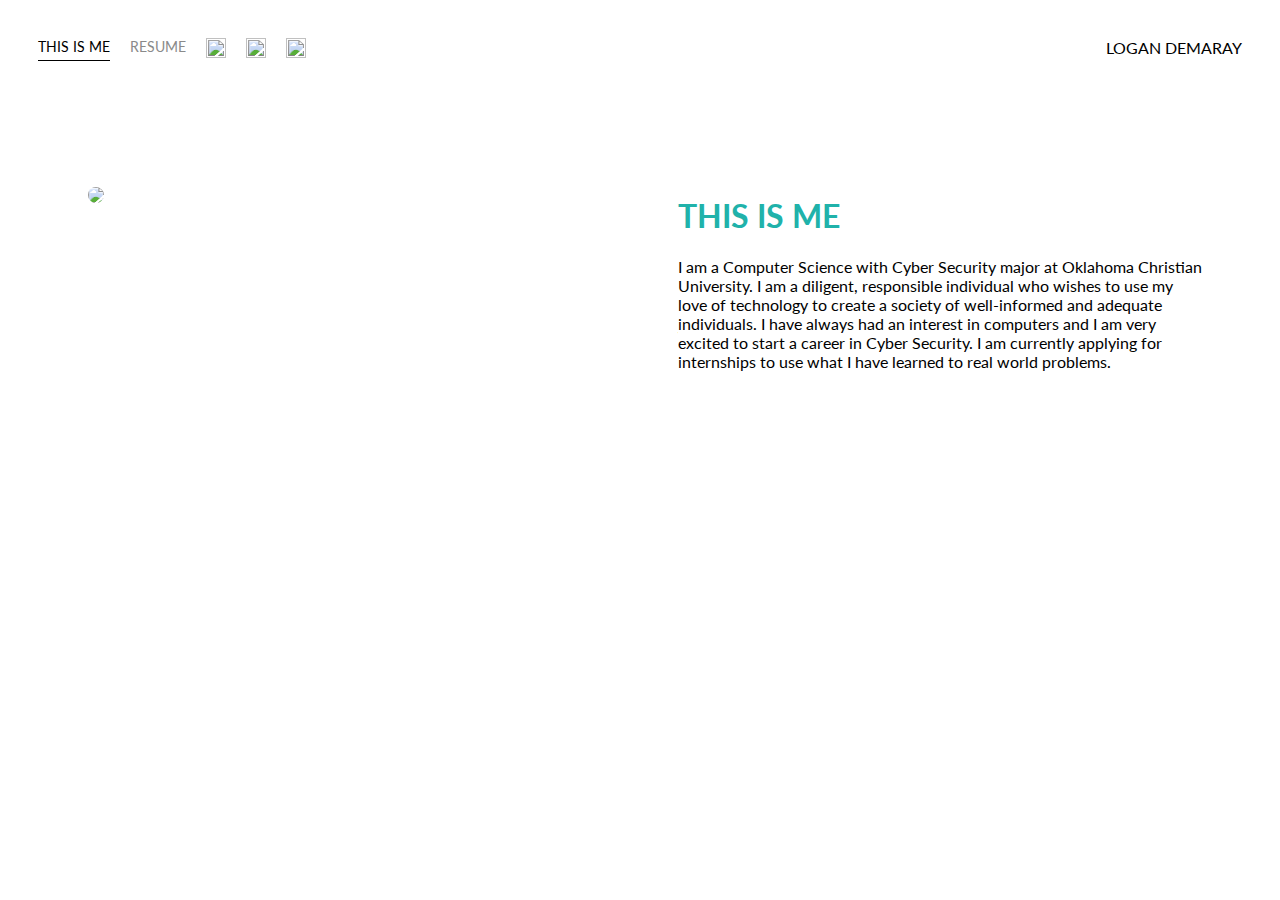
==== index.html @ e5568608 "Add files via upload" ====
<!DOCTYPE html>
<html>
<head>
	<meta charset="utf-8" />
	<title>Page Title</title>
	<link href='http://fonts.googleapis.com/css?family=Lato&subset=latin,latin-ext' rel='stylesheet' type='text/css'>
	<link rel="stylesheet" href="styles.css">
</head>
<body>
	<div class="container">
		<div class="nav-wrapper">
			<div class="left-side">
				<div class="nav-link-wrapper active-nav-link">
					<a href="index.html">This Is Me</a>
				</div>
				<div class="nav-link-wrapper">
					<a href="Resume.html">Resume</a>
				</div>
				<div class="nav-link-wrapper">
					<a href="https://www.facebook.com/logan.demaray.5/"><img src="images/facebookIcon.jpg" 
					style="width:20px;height:20px;"></a>
				</div>
				
				<div class="nav-link-wrapper">
					<a href="https://www.instagram.com/logandemaray/?hl=en"><img src="images/instagramIcon.jpg" 
					style="width:20px;height:20px;"></a>
				</div>
				
				<div class="nav-link-wrapper">
					<a href="https://www.linkedin.com/in/logan-demaray/"><img src="images/linkedinIcon.png" 
					style="width:20px;height:20px;"></a>
				</div>
				
			</div>
			
			<div class="right-side">
				<div class="brand">
					LOGAN DEMARAY
				</div>
			</div>
		</div>
		
		<div class="content-wrapper">
			<div class="two-column-wrapper">
				<div class="profile-image-wrapper">
					<img src="images/resume_picture.jpg">
				</div>
				<div class="profile-content-wrapper">
					<h1>THIS IS ME</h1>
					<p>I am a Computer Science with Cyber Security major at Oklahoma Christian University. I am a diligent, 
					responsible individual who wishes to use my love of technology to create a society of well-informed and 
					adequate individuals. I have always had an interest in computers and I am very excited to start a career 
					in Cyber Security. I am currently applying for internships to use what I have learned to real world 
					problems.</p>
				</div>
			</div>
			
		</div>
		
	</div>
</body>
</html>
---- styles.css ----
/*Master Styles*/
body {
	font-family: "Lato", sans-serif;
	margin: 0px;
}

.container {
	display: grid;
	grid-template-columns: 1fr;
}

/*Nav Styles*/
.nav-wrapper {
	display: flex;
	justify-content: space-between;
	padding: 38px;
}

.left-side{
	display: flex;
}

.nav-wrapper > .left-side > div{
	margin-right: 20px;
	font-size: 0.9em;
	text-transform: uppercase;
}

.nav-link-wrapper {
	height: 22px;
	border-bottom: lpx solid transparent;
	transition: border-bottom 0.5s;
}

.nav-link-wrapper a {
	color: #8a8a8a;
	text-decoration: none;
	transition: color 0.5s;
}



.nav-link-wrapper:hover {
	border-bottom: 1px solid black;
}

.nav-link-wrapper a:hover {
	color: black;
}

.active-nav-link {
	border-bottom: 1px solid black;
}

.active-nav-link a {
	color: black !important;
}

/*Home Styles*/
.two-column-wrapper {
	display: grid;
	grid-template-columns: 1fr 1fr;
}

.profile-image-wrapper img {
	width: 75%;
	border-radius: 1000px;
	padding: 50px;
	
}
.profile-content-wrapper {
	
	justify-content: space-between;
	padding: 38px;
}

.profile-content-wrapper h1 {
	color: lightseagreen;
}

.resume-left h1 {
	color: lightseagreen;
}

.resume-right h1{
	color: lightseagreen;
}

.resume-left {
	padding-right: 10px;
}

.resume-right {
	padding-left: 10px;
}

.content-wrapper {
	justify-content: space-between;
	padding: 38px;
}


.resume-left h3 {
	color: forestgreen;
}

.resume-right h3{
	color: forestgreen;
}
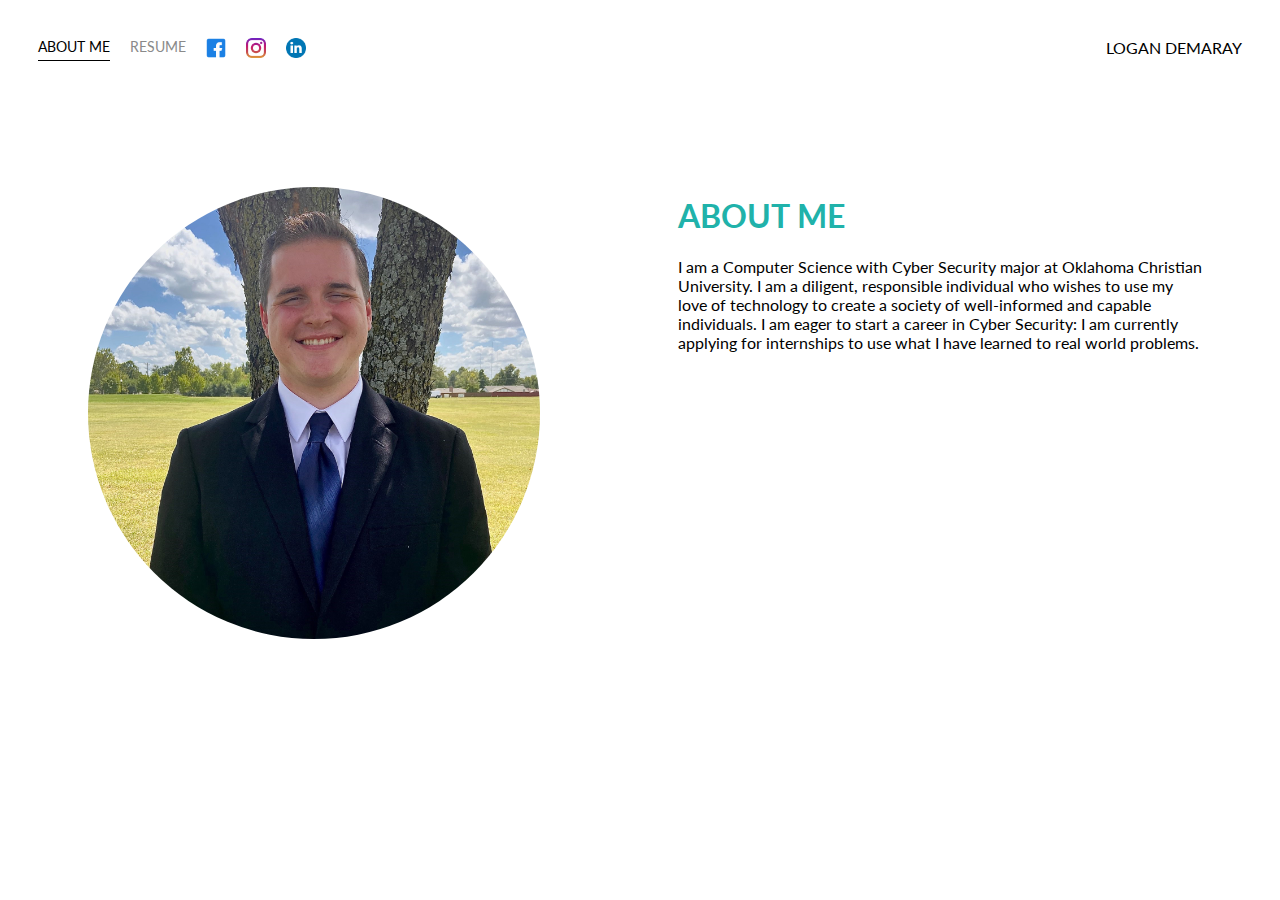
==== commit 75be3b98: "Update index.html" ====
--- a/index.html
+++ b/index.html
@@ -11,7 +11,7 @@
 		<div class="nav-wrapper">
 			<div class="left-side">
 				<div class="nav-link-wrapper active-nav-link">
-					<a href="index.html">This Is Me</a>
+					<a href="index.html">About Me</a>
 				</div>
 				<div class="nav-link-wrapper">
 					<a href="Resume.html">Resume</a>
@@ -46,11 +46,11 @@
 					<img src="images/resume_picture.jpg">
 				</div>
 				<div class="profile-content-wrapper">
-					<h1>THIS IS ME</h1>
+					<h1>ABOUT ME</h1>
 					<p>I am a Computer Science with Cyber Security major at Oklahoma Christian University. I am a diligent, 
 					responsible individual who wishes to use my love of technology to create a society of well-informed and 
-					adequate individuals. I have always had an interest in computers and I am very excited to start a career 
-					in Cyber Security. I am currently applying for internships to use what I have learned to real world 
+					capable individuals. I am eager to start a career in Cyber Security: I am currently applying for 
+					internships to use what I have learned to real world 
 					problems.</p>
 				</div>
 			</div>
@@ -59,4 +59,4 @@
 		
 	</div>
 </body>
-</html>+</html>
